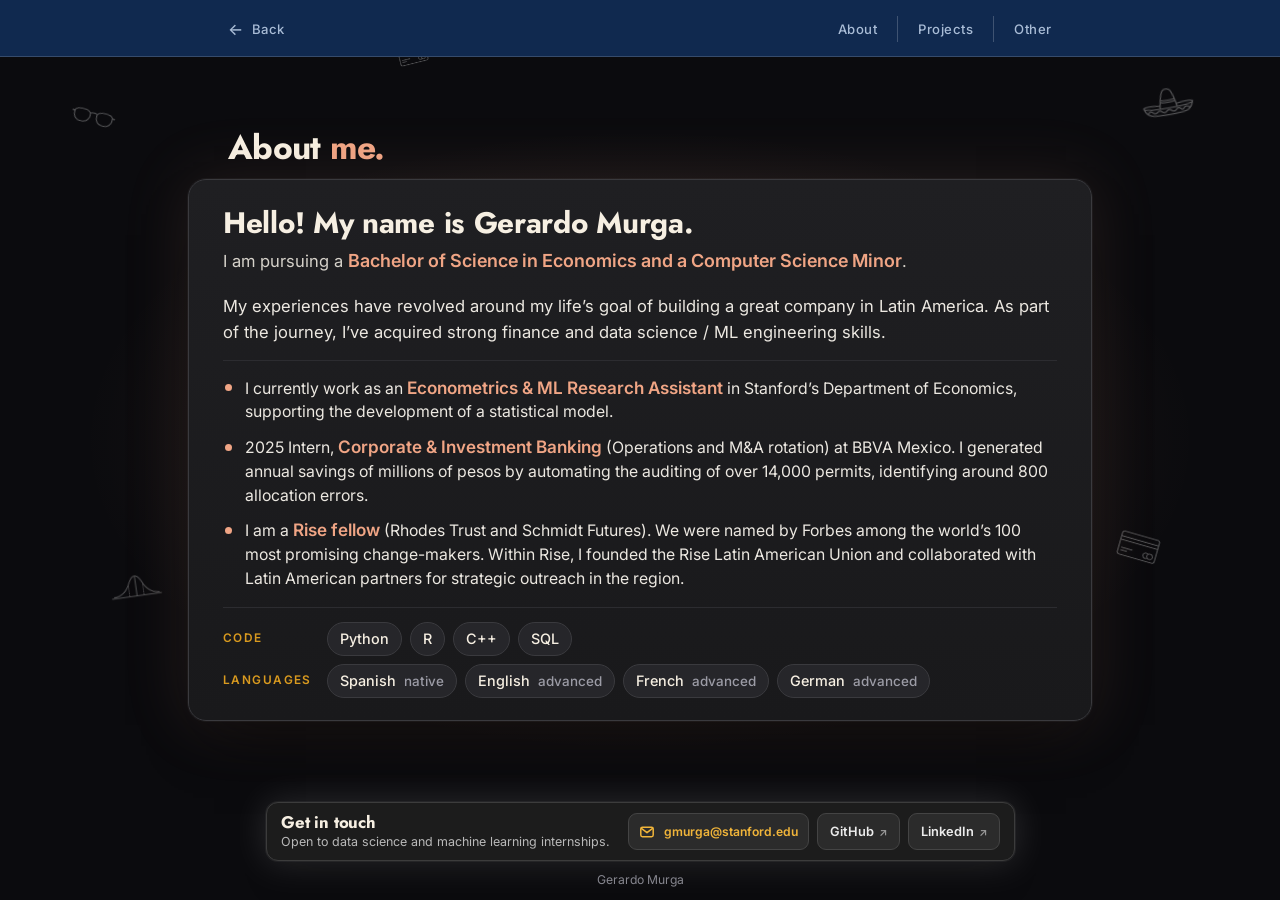
==== tabs/about.html @ 63b19af7 "edit layout" ====
<!DOCTYPE html>
<html lang="en">
<head>
<meta charset="utf-8">
<meta name="viewport" content="width=device-width, initial-scale=1">
<title>About — Gerardo Murga</title>
<meta name="description" content="Gerardo Murga: Economics and Computer Science at Stanford, econometrics and ML research assistant, former BBVA Mexico intern, and Rise fellow building toward a great company in Latin America.">
<link rel="preconnect" href="https://fonts.googleapis.com">
<link rel="preconnect" href="https://fonts.gstatic.com" crossorigin>
<link href="https://fonts.googleapis.com/css2?family=Source+Serif+4:opsz,wght@8..60,400;8..60,600&family=Inter:wght@400;500;600&family=Jost:wght@600;700&display=swap" rel="stylesheet">
<link rel="stylesheet" href="../style.css?v=33">
<script>document.documentElement.classList.add("has-js");</script>
</head>
<body class="doc-dark page-projects page-about">

<div class="works-deco" aria-hidden="true">
    <img src="../assets/glasses.png"     alt="" style="left:4%;  top:10%; width:84px;  transform:rotate(14deg)">
    <img src="../assets/mariachiHat.png" alt="" style="right:5%; top:8%;  width:96px;  transform:rotate(-10deg)">
    <img src="../assets/normal.png"      alt="" style="left:7%;  top:62%; width:92px;  transform:rotate(-8deg)">
    <img src="../assets/creditCard.png"  alt="" style="right:8%; top:58%; width:80px;  transform:rotate(16deg)">
    <img src="../assets/glasses.png"     alt="" style="left:22%; top:88%; width:60px;  transform:rotate(-18deg)">
    <img src="../assets/mariachiHat.png" alt="" style="right:24%;top:90%; width:66px;  transform:rotate(9deg)">
    <img src="../assets/creditCard.png"  alt="" style="left:30%; top:4%;  width:58px;  transform:rotate(-14deg)">
    <img src="../assets/normal.png"      alt="" style="right:30%;top:2%;  width:64px;  transform:rotate(11deg)">
  </div>


<!-- page = top (bar + heading) | cards | bottom (controls + contact); top and bottom get equal space,
     so the cards sit in the middle of the screen -->
<div class="page-top">
<div class="navbar">
  <div class="progress"><span id="progress-bar"></span></div>
  <div class="wrap">
    <nav class="nav-sub">
      <a class="back" href="../index.html#index"><span class="arrow">&larr;</span> Back</a>
      <span class="nav-links">
        <a href="about.html">About</a>
        <a href="projects.html">Projects</a>
        <a href="other.html">Other</a>
      </span>
    </nav>
  </div>
</div>


<!-- projects: a carousel of cards on a dark page, with the site's line doodles behind -->

  <div class="works-head wrap">
    <div>
      <h2 class="works-heading">About <em>me.</em></h2>
    </div>
  </div>
</div>

<section class="works page-mid">
  <div class="about-wrap wrap">
    <article class="about-card">
      <div class="about-intro">
        <div>
          <h3 class="about-hello">Hello! My name is Gerardo Murga.</h3>
          <p class="about-degree">I am pursuing a <strong>Bachelor of Science in Economics and a Computer Science Minor</strong>.</p>
        </div>
      </div>

      <p class="about-lede">My experiences have revolved around my life&rsquo;s goal of building a great company in Latin America. As part of the journey, I&rsquo;ve acquired strong finance and data science / ML engineering skills.</p>

      <ul class="about-list">
        <li>
          <span>I currently work as an <strong>Econometrics &amp; ML Research Assistant</strong> in Stanford&rsquo;s Department of Economics, supporting the development of a statistical model.</span></li>
        <li>
          <span>2025 Intern, <strong>Corporate &amp; Investment Banking</strong> (Operations and M&amp;A rotation) at BBVA Mexico. I generated annual savings of millions of pesos by automating the auditing of over 14,000 permits, identifying around 800 allocation errors.</span></li>
        <li>
          <span>I am a <strong>Rise fellow</strong> (Rhodes Trust and Schmidt Futures). We were named by Forbes among the world&rsquo;s 100 most promising change-makers. Within Rise, I founded the Rise Latin American Union and collaborated with Latin American partners for strategic outreach in the region.</span></li>
      </ul>

      <div class="about-chips">
        <div class="chip-row"><span class="chip-label">Code</span><span class="chip">Python</span><span class="chip">R</span><span class="chip">C++</span><span class="chip">SQL</span></div>
        <div class="chip-row"><span class="chip-label">Languages</span><span class="chip">Spanish <em>native</em></span><span class="chip">English <em>advanced</em></span><span class="chip">French <em>advanced</em></span><span class="chip">German <em>advanced</em></span></div>
      </div>
    </article>
  </div>
</section>

<div class="page-bottom">
<div class="wrap">
  <!-- same contact card as the home page -->
  <aside class="contact-card contact-card--inline" aria-labelledby="contact-card-title">
    <div class="contact-card-intro">
      <h2 id="contact-card-title" class="contact-card-title">Get in touch</h2>
      <p class="contact-card-text">Open to data science and machine learning internships.</p>
    </div>
    <div class="contact-card-actions">
      <a class="contact-card-email" href="mailto:gmurga@stanford.edu">
        <svg viewBox="0 0 16 16" aria-hidden="true"><rect x="1.8" y="3.3" width="12.4" height="9.4" rx="1.6"/><path d="m2.4 4.3 5.6 4.4 5.6-4.4"/></svg>
        <span>gmurga@stanford.edu</span>
      </a>
      <div class="contact-card-links">
        <a href="https://github.com/gmurgagg" target="_blank" rel="noopener">GitHub <span aria-hidden="true">&#8599;</span></a>
        <a href="https://www.linkedin.com/in/gerardomurga/" target="_blank" rel="noopener">LinkedIn <span aria-hidden="true">&#8599;</span></a>
      </div>
    </div>
  </aside>

  <footer>Gerardo Murga</footer>
</div>
</div>

<script src="../script.js?v=18"></script>

</body>
</html>
---- style.css ----
:root {
    --navy:      #10294f;
    --navy-mid:  #1d3f6e;
    --page:      #eef1f5;
    --paper:     #ffffff;
    --gold:      #d99a1f;
    --coral:     #c8404f;
    --ink:       #16202e;
    --ink-soft:  #4d5c72;
    --ink-mute:  #7d8ba0;
    --rule:      #dde3ec;
  }

  * { box-sizing: border-box; }

  html { scroll-behavior: smooth; }

  section[id] { scroll-margin-top: 84px; }

  body {
    margin: 0;
    background: var(--page);
    color: var(--ink);
    font-family: "Inter", system-ui, sans-serif;
    font-size: 15.5px;
    line-height: 1.68;
    -webkit-font-smoothing: antialiased;
  }

  .wrap { max-width: 880px; margin: 0 auto; padding: 0 28px; }

  /* ---------- sticky navigation ---------- */

  .navbar {
    position: sticky;
    top: 0;
    z-index: 60;
    background: var(--navy);
    border-bottom: 1px solid rgba(255, 255, 255, 0.16);
  }

  .progress {
    height: 2px;
    background: transparent;
  }

  .progress span {
    display: block;
    height: 100%;
    width: 0;
    background: var(--gold);
  }

  nav {
    display: flex;
    justify-content: flex-end;
    padding: 14px 0;
  }

  nav a {
    color: #a9bcd6;
    text-decoration: none;
    font-size: 0.82rem;
    font-weight: 500;
    letter-spacing: 0.04em;
    padding: 2px 20px;
    transition: color 0.15s ease;
  }

  nav a + a { border-left: 1px solid rgba(255, 255, 255, 0.2); }

  nav a:last-child { padding-right: 0; }

  nav a:hover,
  nav a:focus-visible { color: #fff; }

  nav a.active { color: var(--gold); }

  /* ---------- header ---------- */

  .band {
    background: var(--navy);
    padding: 60px 0 70px;
    position: relative;
  }

  .band-deco {
    position: absolute;
    inset: 0;
    overflow: hidden;
    pointer-events: none;
    z-index: 0;
  }

  .band-front {
    position: absolute;
    inset: 0;
    overflow: hidden;
    pointer-events: none;
    z-index: 3;
  }

  /* the line doodles step back once the background turns black, so they don't crowd the globe and window */
  .home .band-deco, .home .band-front { opacity: calc(1 - 0.7 * var(--glow, 0)); }

  /* soft blend from the black opening into the light page below */
  .showcase-fade { height: 26vh; background: linear-gradient(to bottom, var(--bg, #0b0b0e), var(--page)); }

  .band-front-inner {
    position: relative;
    height: 100%;
    max-width: 880px;
    margin: 0 auto;
    padding: 0 28px;
  }

  .band-front img {
    position: absolute;
    display: block;
    will-change: transform;
    user-select: none;
  }

  .deco-13 { width: 113px; left: 12%;  top: 56%; opacity: 0.46; }
  .deco-14 { width: 77px; left: 36%;  top: 16%; opacity: 0.42; }
  .deco-15 { width: 70px; right: 22%; top: 60%; opacity: 0.40; }
  .deco-16 { width: 60px; left: 20%;  top: 26%; opacity: 0.38; }

  .band-deco img {
    position: absolute;
    display: block;
    opacity: 0.55;
    will-change: transform;
    user-select: none;
  }

  .deco-1  { width: 103px; left:  2%;  top: 16%;  opacity: 0.58; }
  .deco-2  { width: 65px; left:  9%;  top: 42%;  opacity: 0.40; }
  .deco-3  { width: 82px; left:  3%;  top: 66%;  opacity: 0.52; }
  .deco-4  { width: 58px; left: 12%;  top: 80%;  opacity: 0.34; }
  .deco-5  { width: 86px; left:  6%;  top: 26%;  opacity: 0.46; }
  .deco-6  { width: 48px; left: 14%;  top: 58%;  opacity: 0.32; }

  .deco-7  { width: 108px; right: 4%;  top: 14%;  opacity: 0.58; }
  .deco-8  { width: 89px; right: 14%; top: 46%;  opacity: 0.46; }
  .deco-9  { width: 72px; right: 5%;  top: 72%;  opacity: 0.52; }
  .deco-10 { width: 62px; right: 22%; top: 22%;  opacity: 0.36; }
  .deco-11 { width: 53px; right: 27%; top: 62%;  opacity: 0.30; }
  .deco-12 { width: 50px; right: 17%; top: 80%;  opacity: 0.34; }

  /* peel the inner objects away as the window narrows so nothing lands on the text */
  @media (max-width: 1240px) {
    .deco-6, .deco-10, .deco-11 { display: none; }
    .deco-2 { left: 6%; }
    .deco-8 { right: 9%; }
    .deco-12 { right: 12%; }
  }

  @media (max-width: 1040px) {
    .deco-2, .deco-4, .deco-12 { display: none; }
    .deco-1 { width: 70px; left: 2%; }
    .deco-8 { width: 60px; right: 4%; top: 56%; }
  }

  .band-inner { display: flex; align-items: center; gap: 40px; position: relative; z-index: 4; }

  .portrait-holder {
    flex: 0 0 auto;
    background: var(--navy);
    border-radius: 50%;
    padding: 13px;
    line-height: 0;
    position: relative;
    z-index: 2;
    transform: translateY(94px);
  }

  .band-text { transform: translateY(47px); }

  .portrait {
    display: block;
    width: 200px;
    height: 200px;
    border-radius: 50%;
    object-fit: cover;
  }

  .band h1 {
    font-family: "Source Serif 4", Georgia, serif;
    font-weight: 600;
    font-size: clamp(2.3rem, 6.2vw, 3.25rem);
    color: #fff;
    letter-spacing: -0.02em;
    line-height: 1.1;
    margin: 0 0 12px;
  }

  .role {
    font-size: 1.02rem;
    color: #b3c5dd;
    margin: 0 0 16px;
    padding-bottom: 16px;
    border-bottom: 1px solid rgba(255, 255, 255, 0.14);
  }

  .statement { font-size: 0.96rem; color: #97ade0; margin: 0; max-width: 46ch; }

  .statement em { color: var(--gold); font-style: normal; font-weight: 600; }

  /* ---------- panels ---------- */

  .panel {
    background: var(--paper);
    border: 1px solid var(--rule);
    border-radius: 10px;
    padding: 34px 40px 38px;
    margin-top: 22px;
    position: relative;
    overflow: hidden;
  }

  .panel::before {
    content: "";
    position: absolute;
    left: 0;
    top: 0;
    bottom: 0;
    width: 5px;
  }

  .panel-about::before    { background: var(--gold); }
  .panel-projects::before { background: var(--navy-mid); }

  .panel-about { padding-top: 84px; }

  .eyebrow {
    font-size: 0.68rem;
    letter-spacing: 0.16em;
    text-transform: uppercase;
    font-weight: 600;
    color: var(--coral);
    margin: 0 0 6px;
  }

  h2 {
    font-family: "Source Serif 4", Georgia, serif;
    font-size: 1.32rem;
    font-weight: 600;
    color: var(--navy);
    margin: 0 0 22px;
  }

  .facts { list-style: none; padding: 0; margin: 0; }

  .facts li {
    position: relative;
    padding-left: 26px;
    margin-bottom: 20px;
    color: var(--ink-soft);
  }

  .facts li:last-child { margin-bottom: 0; }

  .facts li::before {
    content: "";
    position: absolute;
    left: 0;
    top: 12px;
    width: 13px;
    height: 3px;
    border-radius: 2px;
    background: var(--gold);
  }

  .facts strong { color: var(--ink); font-weight: 600; }

  /* ---------- projects ---------- */

  .projects {
    display: grid;
    grid-template-columns: repeat(auto-fit, minmax(205px, 1fr));
    gap: 16px;
  }

  .project {
    display: block;
    text-decoration: none;
    color: inherit;
    background: #fbfcfe;
    border: 1px solid var(--rule);
    border-radius: 10px;
    padding: 22px 20px;
    min-height: 198px;
    transition: transform 0.16s ease, border-color 0.16s ease, box-shadow 0.16s ease;
  }

  .project:hover,
  .project:focus-visible {
    transform: translateY(-3px);
    border-color: var(--navy-mid);
    box-shadow: 0 12px 24px -16px rgba(16, 41, 79, 0.5);
  }

  .tag {
    display: inline-block;
    font-size: 0.66rem;
    letter-spacing: 0.12em;
    text-transform: uppercase;
    font-weight: 600;
    color: var(--navy);
    background: #e8eef7;
    border-radius: 999px;
    padding: 4px 11px;
    margin-bottom: 13px;
  }

  .project h3 {
    font-family: "Source Serif 4", Georgia, serif;
    font-size: 1.05rem;
    font-weight: 600;
    color: var(--navy);
    margin: 0 0 9px;
    line-height: 1.35;
  }

  .project p { margin: 0; font-size: 0.88rem; color: var(--ink-soft); line-height: 1.55; }

  /* ---------- elsewhere ---------- */

  .elsewhere { margin-top: 40px; padding: 0 4px; }

  .elsewhere .eyebrow { color: var(--ink-mute); }

  .elsewhere h2 { font-size: 1.1rem; color: var(--ink-soft); margin-bottom: 16px; }

  .more { display: grid; grid-template-columns: repeat(auto-fit, minmax(175px, 1fr)); gap: 12px; }

  .more a {
    display: flex;
    align-items: baseline;
    justify-content: space-between;
    text-decoration: none;
    border: 1px solid #c9d3e0;
    border-radius: 999px;
    padding: 11px 20px;
    font-size: 0.9rem;
    font-weight: 500;
    color: var(--navy-mid);
    transition: background 0.15s ease, border-color 0.15s ease;
  }

  .more a:hover,
  .more a:focus-visible { background: #e3eaf4; border-color: var(--navy-mid); }

  .more span { color: var(--coral); font-weight: 700; }

  /* ---------- contact ---------- */

  .contact {
    background: var(--navy);
    border-radius: 10px;
    padding: 30px 36px;
    margin-top: 40px;
    display: flex;
    flex-wrap: wrap;
    align-items: center;
    justify-content: space-between;
    gap: 18px;
  }

  .contact h2 { color: #fff; margin: 0 0 3px; font-size: 1.2rem; }
  .contact p { margin: 0; font-size: 0.9rem; color: #a9bcd6; }

  .contact-links { display: flex; flex-wrap: wrap; gap: 10px; }

  .contact-links a {
    text-decoration: none;
    font-size: 0.87rem;
    font-weight: 600;
    color: var(--navy);
    background: #fff;
    border-radius: 999px;
    padding: 10px 20px;
    transition: background 0.15s ease;
  }

  .contact-links a:hover,
  .contact-links a:focus-visible { background: var(--gold); }

  footer {
    text-align: center;
    font-size: 0.76rem;
    color: var(--ink-mute);
    padding: 30px 0 44px;
  }

  a:focus-visible { outline: 2px solid var(--coral); outline-offset: 3px; }

  /* ---------- scroll reveals ---------- */

  .has-js .reveal {
    opacity: 0;
    transform: translateY(22px);
    transition: opacity 0.7s cubic-bezier(0.22, 1, 0.36, 1),
                transform 0.7s cubic-bezier(0.22, 1, 0.36, 1);
  }

  .has-js .reveal.visible { opacity: 1; transform: none; }

  @media (max-width: 640px) {
    .band { padding: 34px 0 40px; }
    nav { justify-content: flex-start; flex-wrap: wrap; }
    nav a { padding: 2px 14px; }
    nav a:first-child { padding-left: 0; }
    .band-inner { flex-direction: column; align-items: flex-start; gap: 20px; }
    .portrait-holder { transform: none; padding: 9px; }
    .band-text { transform: none; }
    .portrait { width: 132px; height: 132px; }
    .panel { padding: 28px 24px 30px; }
    .panel-about { padding-top: 30px; }
    .contact { flex-direction: column; align-items: flex-start; }

    /* keep a few objects, all clear of the portrait and the text below it.
       these selectors need img in them to outrank the hide rule above */
    .band-deco img { display: none; }
    .band-front { display: none; }
    .band-deco img.deco-7 { display: block; width: 65px; right:  4%; top:  6%; opacity: 0.5; }
    .band-deco img.deco-9 { display: block; width: 46px; right: 26%; top:  3%; opacity: 0.38; }
    .band-deco img.deco-1 { display: block; width: 55px; left: auto; right:  9%; top: 26%; opacity: 0.44; }
    .band-deco img.deco-5 { display: block; width: 43px; left: auto; right: 28%; top: 32%; opacity: 0.32; }
  }

  @media (prefers-reduced-motion: reduce) {
    html { scroll-behavior: auto; }
    * { transition: none !important; }
    .project:hover { transform: none; }
    .has-js .reveal { opacity: 1; transform: none; }
  }

  /* ---------- interior pages ---------- */

  .band-sub { padding: 46px 0 52px; }

  .back {
    display: inline-flex;
    align-items: center;
    gap: 8px;
    color: #a9bcd6;
    text-decoration: none;
    font-size: 0.82rem;
    font-weight: 500;
    letter-spacing: 0.04em;
    padding: 2px 20px 2px 0;
    transition: color 0.15s ease;
  }

  .back:hover, .back:focus-visible { color: #fff; }

  .back .arrow { font-size: 1rem; line-height: 1; }

  nav.nav-sub { justify-content: space-between; }

  .nav-sub .nav-links { display: flex; }

  .page-title {
    font-family: "Source Serif 4", Georgia, serif;
    font-weight: 600;
    font-size: clamp(2rem, 5.4vw, 2.85rem);
    color: #fff;
    letter-spacing: -0.02em;
    line-height: 1.12;
    margin: 0 0 12px;
    position: relative;
    z-index: 4;
  }

  .page-kicker {
    font-size: 0.68rem;
    letter-spacing: 0.16em;
    text-transform: uppercase;
    font-weight: 600;
    color: var(--gold);
    margin: 0 0 14px;
    position: relative;
    z-index: 4;
  }

  .page-lede {
    font-size: 1rem;
    color: #b3c5dd;
    margin: 0;
    max-width: 58ch;
    position: relative;
    z-index: 4;
  }

  .panel-page { padding: 38px 40px 42px; }
  .panel-page::before { background: var(--navy-mid); }

  .panel-page p { color: var(--ink-soft); }

  .panel-page p:first-of-type { margin-top: 0; }

  /* ---------- long-form write-ups (project pages): built for skimming ---------- */
  .writeup { max-width: 100%; }
  .writeup h2 { margin-bottom: 18px; }
  .writeup h3 {
    margin: 30px 0 8px; font: 600 1.08rem/1.3 "Source Serif 4", Georgia, serif; color: var(--navy);
  }
  .writeup p, .writeup li { font-size: 1.02rem; line-height: 1.72; color: #111; max-width: 68ch; }
  .writeup p { margin: 0 0 14px; }
  .writeup strong { color: #000; font-weight: 700; }
  .writeup a { color: var(--navy-mid); font-weight: 600; text-underline-offset: 3px; }
  .writeup a:hover { color: var(--coral); }

  /* three headline numbers at the top */
  .stat-row { display: grid; grid-template-columns: repeat(3, 1fr); gap: 12px; margin: 4px 0 24px; }
  .stat { background: #f4f7fb; border: 1px solid var(--rule); border-radius: 10px; padding: 14px 16px; }
  .stat-num { display: block; font: 700 1.7rem/1.1 "Source Serif 4", Georgia, serif; color: var(--navy); }
  .stat-label { display: block; margin-top: 4px; font-size: 0.8rem; line-height: 1.35; color: #333; }

  .result-list { margin: 0 0 14px; padding-left: 1.2em; }
  .result-list li { margin: 4px 0; }

  /* results table */
  .result-table { width: 100%; max-width: 560px; border-collapse: collapse; margin: 6px 0 18px; font-size: 0.98rem; }
  .result-table caption { caption-side: bottom; text-align: left; padding-top: 8px; font-size: 0.8rem; color: #444; }
  .result-table th { text-align: left; font-size: 0.72rem; letter-spacing: 0.08em; text-transform: uppercase; color: var(--ink-mute); font-weight: 600; padding: 0 12px 8px 0; border-bottom: 1px solid var(--rule); }
  .result-table td { padding: 10px 12px 10px 0; border-bottom: 1px solid var(--rule); color: #111; }
  .result-table td:last-child, .result-table th:last-child { text-align: right; padding-right: 0; white-space: nowrap; font-variant-numeric: tabular-nums; }

  .takeaway { background: #f4f7fb; border-left: 3px solid var(--navy-mid); border-radius: 0 8px 8px 0; padding: 12px 16px; }

  /* ---------- dark document pages (e.g. the NFL write-up): reads like the home page, no cards ---------- */
  body.doc-dark { background: #0b0b0e; }
  body.doc-dark footer { color: #8a8a93; }
  .doc { margin: 56px 0 48px; color: #ece8e1; }
  .doc .eyebrow { color: var(--gold); margin-bottom: 8px; }
  .doc h2 {
    margin: 0 0 22px; font: 700 2rem/1.15 "Jost", "Futura", system-ui, sans-serif;
    letter-spacing: -0.015em; color: #f6efe2;
  }
  .doc h3 {
    margin: 36px 0 10px; font: 600 1.28rem/1.3 "Jost", "Futura", system-ui, sans-serif; color: #f6efe2;
  }
  .doc p, .doc li { font-size: 1.08rem; line-height: 1.8; color: #ece8e1; max-width: none; }
  .doc p { margin: 0 0 16px; }
  .doc strong { color: #f0a585; font-weight: 600; }
  .doc a { color: #f0a585; font-weight: 600; text-decoration: underline; text-decoration-color: rgba(240, 165, 133, 0.5); text-underline-offset: 3px; }
  .doc a:hover { color: #ffc4aa; text-decoration-color: currentColor; }
  .doc-divider { border: 0; border-top: 1px solid #26262c; margin: 52px 0 46px; }

  /* the write-up inside one card with a soft light around it, like the About page */
  .doc.doc-card {
    position: relative; box-sizing: border-box; padding: 40px 44px 36px; border-radius: 18px;
    background: linear-gradient(180deg, #1f1f22, #19191b); border: 1px solid #3a3a3e;
    box-shadow: 0 0 0 1px rgba(255, 255, 255, 0.04), 0 0 64px 6px rgba(240, 165, 133, 0.1), 0 30px 60px -26px rgba(0, 0, 0, 0.85);
  }
  .doc.doc-card::before {                                  /* soft warm light behind the card */
    content: ""; position: absolute; inset: -60px -8%; z-index: -1; pointer-events: none;
    background: radial-gradient(closest-side, rgba(240, 165, 133, 0.12), transparent);
  }
  .doc.doc-card .doc-divider { border-top-color: #2c2c30; margin: 40px 0 36px; }
  @media (max-width: 640px) { .doc.doc-card { padding: 26px 20px 24px; } }
  .doc .eyebrow + h3 { margin-top: 4px; }                    /* section label sits right on its first heading */

  /* the home page's contact card, placed in the page flow (project pages) instead of pinned to a corner */
  .contact-card.contact-card--inline {
    position: static; transform: none; width: 100%; max-width: 620px; margin: 8px auto 34px;   /* centred */
    --glow: 1;
  }

  /* headline numbers: plain, no boxes */
  .doc .stat-row { gap: 28px; margin: 6px 0 30px; }
  .doc .stat { background: none; border: 0; border-left: 2px solid #33333a; border-radius: 0; padding: 2px 0 2px 16px; }
  .doc .stat-num { font: 700 2.2rem/1.05 "Jost", "Futura", system-ui, sans-serif; color: #f0a585; }
  .doc .stat-label { color: #b9b4aa; font-size: 0.86rem; margin-top: 6px; }

  /* results table on dark */
  .doc .result-table { max-width: 620px; font-size: 1.02rem; margin-left: auto; margin-right: auto; }   /* centred */
  .doc .result-table th { color: #9c9ca6; border-bottom-color: #2c2c33; }
  .doc .result-table td { color: #ece8e1; border-bottom-color: #2c2c33; }
  .doc .result-table caption { color: #8a8a93; }
  .doc .takeaway { background: none; border-left: 3px solid #f0a585; border-radius: 0; padding: 4px 0 4px 18px; margin-top: 8px; }

  @media (max-width: 640px) {
    .doc { margin-top: 36px; }
    .doc h2 { font-size: 1.6rem; }
    .doc p, .doc li { font-size: 1rem; }
  }

  /* ---------- Projects page: card carousel on a dark page ---------- */
  .works { position: relative; padding: 64px 0 36px; overflow: hidden; }
  .works-deco { position: absolute; inset: 0; pointer-events: none; z-index: 0; overflow: hidden; }   /* doodles never widen the page */
  .works-deco img { position: absolute; height: auto; opacity: 0.3; }
  .works-head {
    position: relative; z-index: 1; display: flex; justify-content: space-between; align-items: flex-end;
    gap: 16px; margin-bottom: 30px;
  }
  .works-head .eyebrow { color: var(--gold); margin-bottom: 8px; }
  .works-heading { margin: 0; font: 700 2.6rem/1.05 "Jost", "Futura", system-ui, sans-serif; letter-spacing: -0.02em; color: #f6efe2; }
  .works-heading em { font-style: normal; color: #f0a585; }
  .works-count { margin: 0 0 6px; color: #9c9ca6; font-size: 0.86rem; white-space: nowrap; }
  .works-num { color: #f6efe2; font-weight: 600; }

  .works-stage { position: relative; z-index: 1; display: grid; justify-items: center; padding: 12px 0 18px; outline: none; }
  .works-stage::before {                                   /* warm spotlight behind the centre card */
    content: ""; position: absolute; left: 50%; top: 50%; width: 760px; height: 560px; max-width: 120vw;
    transform: translate(-50%, -50%); pointer-events: none;
    background: radial-gradient(closest-side, rgba(240, 165, 133, 0.16), rgba(240, 165, 133, 0.05) 55%, transparent);
  }
  .works-stage:focus-visible .work.is-center { outline: 2px solid #f0a585; outline-offset: 4px; }

  .work {
    grid-area: 1 / 1; position: relative; width: min(420px, 78vw); box-sizing: border-box;
    background: #1c1c1c; border: 1px solid #3a3a3e; border-radius: 18px; overflow: hidden; color: #ececec;
    transform-origin: 50% 60%; cursor: pointer;
    transition: transform 0.6s cubic-bezier(0.2, 0.8, 0.2, 1), opacity 0.45s ease, filter 0.45s ease, box-shadow 0.35s ease;
  }
  .work.is-center {
    z-index: 3; cursor: default; transform: none;
    box-shadow: 0 0 0 1px rgba(255, 255, 255, 0.05), 0 0 64px 6px rgba(240, 165, 133, 0.14), 0 30px 60px -26px rgba(0, 0, 0, 0.85);
  }
  .work.is-center:hover {
    transform: translateY(-6px);
    box-shadow: 0 0 0 1px rgba(240, 165, 133, 0.35), 0 0 80px 10px rgba(240, 165, 133, 0.2), 0 36px 70px -26px rgba(0, 0, 0, 0.9);
  }
  .work.is-left, .work.is-right { z-index: 2; opacity: 0.55; filter: saturate(0.7) brightness(0.8); }
  .work.is-left  { transform: translateX(-74%) scale(0.84) rotate(-6deg); }
  .work.is-right { transform: translateX(74%)  scale(0.84) rotate(6deg); }
  /* hovering a side card: it straightens, lifts and shows its name */
  .work.is-left:hover  { transform: translateX(-72%) translateY(-12px) scale(0.86) rotate(0deg); opacity: 0.92; filter: none; }
  .work.is-right:hover { transform: translateX(72%)  translateY(-12px) scale(0.86) rotate(0deg); opacity: 0.92; filter: none; }
  .work:not(.is-center) a { pointer-events: none; }        /* a side card's click brings it to the centre */

  .work-photo {
    position: relative; aspect-ratio: 16 / 10; overflow: hidden; display: grid; place-items: center;
    background: linear-gradient(160deg, #26262a, #19191c); border-bottom: 1px solid #2c2c30;
  }
  .work-photo img { position: absolute; inset: 0; width: 100%; height: 100%; object-fit: cover; transition: transform 0.6s ease; }
  .work.is-center:hover .work-photo img { transform: scale(1.04); }
  .work-photo-empty {
    position: absolute; inset: 14px; display: flex; flex-direction: column; align-items: center; justify-content: center; gap: 8px;
    border: 1.5px dashed rgba(255, 255, 255, 0.18); border-radius: 12px; color: #8a8a93; font-size: 0.82rem;
  }
  .work-photo-empty svg { width: 30px; height: 30px; fill: none; stroke: currentColor; stroke-width: 1.5; stroke-linecap: round; stroke-linejoin: round; }

  .work-body { padding: 20px 22px 22px; }
  .work-tag { margin: 0 0 8px; color: var(--gold); font-size: 0.7rem; font-weight: 600; letter-spacing: 0.12em; text-transform: uppercase; }
  .work-title { margin: 0 0 4px; font: 700 1.85rem/1.1 "Jost", "Futura", system-ui, sans-serif; color: #f6efe2; }
  .work-meta { margin: 0 0 12px; color: #f0a585; font-size: 0.88rem; font-weight: 500; }
  .work-desc { margin: 0 0 18px; color: #d6d2ca; font-size: 0.95rem; line-height: 1.6; }
  .work-cta {
    display: inline-flex; align-items: center; gap: 8px; padding: 9px 16px; border-radius: 999px; text-decoration: none;
    background: linear-gradient(180deg, #f1b53a, var(--gold)); color: #17130a; font-weight: 600; font-size: 0.9rem;
    box-shadow: 0 0 22px rgba(241, 181, 58, 0.25); transition: transform 0.2s ease, box-shadow 0.2s ease;
  }
  .work-cta:hover, .work-cta:focus-visible { transform: translateY(-2px); box-shadow: 0 0 30px rgba(241, 181, 58, 0.45); }
  .work-label {
    position: absolute; left: 50%; bottom: 18px; transform: translateX(-50%) translateY(6px);
    padding: 5px 13px; border-radius: 999px; background: #f6efe2; color: #111; font-size: 0.8rem; font-weight: 600; white-space: nowrap;
    opacity: 0; pointer-events: none; transition: opacity 0.3s ease, transform 0.3s ease;
  }
  .work:not(.is-center):hover .work-label { opacity: 1; transform: translateX(-50%) translateY(0); }

  .works-nav { position: relative; z-index: 1; display: flex; align-items: center; justify-content: center; gap: 18px; margin-top: 26px; }
  .works-arrow {
    width: 44px; height: 44px; border-radius: 50%; border: 1px solid #3c3c3c; background: #1c1c1c; color: #f6efe2;
    font-size: 1.1rem; cursor: pointer; transition: border-color 0.2s ease, transform 0.2s ease, background 0.2s ease;
  }
  .works-arrow:hover, .works-arrow:focus-visible { border-color: #f0a585; background: #242426; transform: translateY(-2px); outline: none; }
  .works-dots { display: flex; gap: 8px; }
  .works-dot { width: 8px; height: 8px; padding: 0; border: 0; border-radius: 999px; background: #4a4a50; cursor: pointer; transition: width 0.3s ease, background 0.3s ease; }
  .works-dot.is-on { width: 26px; background: #f0a585; }

  @media (max-width: 720px) {
    .works { padding-top: 40px; }
    .works-head { flex-direction: column; align-items: flex-start; }
    .works-heading { font-size: 2rem; }
    .work { width: 82vw; }
    .work.is-left  { transform: translateX(-90%) scale(0.8) rotate(-5deg); }
    .work.is-right { transform: translateX(90%)  scale(0.8) rotate(5deg); }
    .works-deco img { opacity: 0.2; }
  }
  @media (prefers-reduced-motion: reduce) { .work, .work-photo img, .works-dot { transition: none; } }

  /* ---------- Other page: same look as Projects, but a static row of cards ---------- */
  .works-grid {
    position: relative; z-index: 1; max-width: 1040px;
    display: grid; grid-template-columns: repeat(3, minmax(0, 1fr)); gap: 24px; padding-top: 14px; padding-bottom: 10px;
  }
  .works-grid::before {                                    /* soft light behind the row */
    content: ""; position: absolute; inset: -40px -10% -20px; pointer-events: none; z-index: -1;
    background: radial-gradient(closest-side, rgba(240, 165, 133, 0.13), transparent);
  }
  .work.work-static {
    grid-area: auto; width: auto; cursor: default; transform: none;
    filter: brightness(0.9); transform-origin: 50% 50%;
    box-shadow: 0 0 0 1px rgba(255, 255, 255, 0.04), 0 0 40px 2px rgba(240, 165, 133, 0.07), 0 24px 50px -26px rgba(0, 0, 0, 0.85);
    transition: transform 0.3s cubic-bezier(0.2, 0.8, 0.2, 1), filter 0.3s ease, box-shadow 0.3s ease, border-color 0.3s ease;
  }
  .work.work-static:hover, .work.work-static:focus-within {
    transform: scale(1.04); filter: brightness(1.1); z-index: 2; border-color: rgba(240, 165, 133, 0.45);
    box-shadow: 0 0 0 1px rgba(240, 165, 133, 0.3), 0 0 60px 6px rgba(240, 165, 133, 0.18), 0 30px 60px -26px rgba(0, 0, 0, 0.9);
  }
  .work.work-static a { pointer-events: auto; }
  .page-other .work.work-static { width: auto; }             /* fill the grid column (the Projects card width does not apply) */
  .work.work-static:hover .work-photo img { transform: scale(1.04); }
  @media (max-width: 720px) {
    .works-grid { grid-template-columns: 1fr; gap: 18px; }
    .page-other .work-photo { height: 140px; }
  }
  @media (prefers-reduced-motion: reduce) { .work.work-static { transition: filter 0.3s ease; } .work.work-static:hover { transform: none; } }

  /* ---------- About page: one static card in the middle, text only ---------- */
  .about-wrap { position: relative; max-width: 960px; }
  .about-wrap::before {                                    /* soft warm light behind the card */
    content: ""; position: absolute; inset: -50px -8% -30px; z-index: -1; pointer-events: none;
    background: radial-gradient(closest-side, rgba(240, 165, 133, 0.14), transparent);
  }
  .about-card {
    box-sizing: border-box; padding: 34px 40px 30px; border-radius: 18px;
    background: linear-gradient(180deg, #1f1f22, #19191b); border: 1px solid #3a3a3e; color: #ececec;
    box-shadow: 0 0 0 1px rgba(255, 255, 255, 0.04), 0 0 64px 6px rgba(240, 165, 133, 0.1), 0 30px 60px -26px rgba(0, 0, 0, 0.85);
  }
  .about-card strong { color: #f0a585; font-weight: 600; font-size: calc(1em + 1pt); }   /* the four key highlights, one point larger */
  .about-intro { margin-bottom: 18px; }
  .about-hello { margin: 0 0 6px; font: 700 2.1rem/1.15 "Jost", "Futura", system-ui, sans-serif; color: #f6efe2; letter-spacing: -0.01em; }
  .about-degree { margin: 0; font-size: 1.12rem; color: #d6d2ca; }
  .about-lede { margin: 0 0 18px; padding-bottom: 18px; border-bottom: 1px solid #2c2c30; font-size: 1.14rem; line-height: 1.65; color: #ece8e1; }
  .about-list { list-style: none; margin: 0 0 20px; padding: 0; display: grid; gap: 14px; }
  .about-list li { position: relative; padding-left: 22px; font-size: 1.06rem; line-height: 1.6; color: #ece8e1; }
  .about-list li::before {                                 /* a small orange dot instead of icons */
    content: ""; position: absolute; left: 2px; top: 0.62em; width: 7px; height: 7px; border-radius: 50%; background: #f0a585;
  }
  .about-chips { display: grid; gap: 10px; padding-top: 18px; border-top: 1px solid #2c2c30; }
  .chip-row { display: flex; flex-wrap: wrap; align-items: center; gap: 8px; }
  .chip-label { width: 96px; color: var(--gold); font-size: 0.74rem; font-weight: 600; letter-spacing: 0.12em; text-transform: uppercase; }
  .chip {
    padding: 6px 14px; border-radius: 999px; background: #26262a; border: 1px solid #3a3a3e;
    color: #f6efe2; font-size: 0.95rem; font-weight: 500;
  }
  .chip em { font-style: normal; color: #9c9ca6; font-size: 0.84rem; margin-left: 4px; }

  @media (max-height: 920px) and (min-width: 721px) {   /* most laptops: slightly tighter so it stays on one screen */
    .about-card { padding: 26px 34px 22px; }
    .about-hello { font-size: 1.85rem; }
    .about-degree { font-size: 1.04rem; }
    .about-lede { font-size: 1.04rem; line-height: 1.55; margin-bottom: 14px; padding-bottom: 14px; }
    .about-list { gap: 10px; margin-bottom: 16px; }
    .about-list li { font-size: 0.99rem; line-height: 1.5; }
    .about-chips { padding-top: 14px; gap: 8px; }
    .chip { padding: 4px 12px; font-size: 0.9rem; }
  }
  @media (max-height: 780px) and (min-width: 721px) {   /* short laptops (1366x768, 1280x720) */
    .about-card { padding: 20px 30px 18px; }
    .about-intro { margin-bottom: 12px; }
    .about-hello { font-size: 1.6rem; }
    .about-degree { font-size: 0.98rem; }
    .about-lede { font-size: 0.98rem; margin-bottom: 11px; padding-bottom: 11px; }
    .about-list { gap: 7px; margin-bottom: 11px; }
    .about-list li { font-size: 0.94rem; line-height: 1.45; }
    .about-chips { padding-top: 11px; gap: 6px; }
    .chip { padding: 3px 11px; font-size: 0.86rem; }
  }
  @media (max-width: 720px) {
    .about-card { padding: 24px 20px; }
    .about-hello { font-size: 1.6rem; }
    .about-lede { font-size: 1.04rem; }
    .about-list li { font-size: 1rem; }
    .chip-label { width: 100%; }
  }

  /* ---------- Projects + Other pages: cards centred on the screen ----------
     The page is a 3-row grid: top (bar + heading) | cards | bottom (controls + contact). The top and bottom
     rows share the leftover height equally, so the cards sit in the middle of the screen. */
  body.page-projects {
    display: grid; grid-template-rows: 1fr auto 1fr; min-height: 100vh;
    position: relative; overflow-x: hidden;
  }
  .page-projects .works-deco { z-index: 0; }
  .page-projects .page-top, .page-projects .page-mid, .page-projects .page-bottom { position: relative; z-index: 1; }
  .page-projects .page-top { display: flex; flex-direction: column; justify-content: space-between; }
  .page-projects .page-top .works-head { width: 100%; box-sizing: border-box; padding-top: 18px; margin-bottom: 14px; }
  .page-projects .works { padding: 0; overflow: visible; overflow-x: clip; }   /* glows and side cards never widen the page */
  .page-projects .works-stage { padding: 0; }
  .page-projects .page-bottom { display: flex; flex-direction: column; justify-content: space-between; }
  .page-projects .page-bottom > .wrap { margin-top: auto; }    /* contact card + footer always at the bottom of the screen */
  .page-projects .works-nav { margin-top: 14px; }
  .page-projects .works-heading { font-size: 2.1rem; }

  .page-projects .work { width: min(360px, 80vw); }
  .page-projects .work-photo { aspect-ratio: auto; height: clamp(76px, calc(100vh - 575px), 210px); }   /* photo shrinks on short screens */
  .page-projects .work-body { padding: 16px 18px 18px; }
  .page-projects .work-tag { margin-bottom: 6px; }
  .page-projects .work-title { font-size: 1.5rem; }
  .page-projects .work-meta { margin-bottom: 8px; font-size: 0.82rem; }
  .page-projects .work-desc {
    font-size: 0.88rem; line-height: 1.5; margin-bottom: 14px;
    display: -webkit-box; -webkit-line-clamp: 3; -webkit-box-orient: vertical; overflow: hidden;
  }
  .page-projects .work-cta { padding: 8px 14px; font-size: 0.86rem; }

  /* compact contact card in one row, so the bottom stays short and the cards can stay large */
  .page-projects .contact-card--inline {
    max-width: 760px; margin: 12px auto 0; grid-template-columns: auto 1fr; gap: 10px 18px; padding: 10px 14px;
  }
  .page-projects .contact-card--inline .contact-card-title { font-size: 1.05rem; margin: 0; }
  .page-projects .contact-card--inline .contact-card-text { font-size: 0.78rem; }
  .page-projects .contact-card--inline .contact-card-actions { flex-direction: row; gap: 8px; }
  .page-projects .contact-card--inline .contact-card-email { flex: 1 1 auto; padding: 7px 10px; }
  .page-projects .contact-card--inline .contact-card-email span { white-space: nowrap; flex: none; }   /* email on one line */
  .page-projects .contact-card--inline .contact-card-links { flex: none; display: flex; gap: 8px; }
  .page-projects .contact-card--inline .contact-card-links a { padding: 7px 12px; }
  .page-projects footer { padding: 8px 0 10px; }

  @media (max-height: 760px) {
    .page-projects .page-top .works-head { padding-top: 12px; margin-bottom: 10px; }
    .page-projects .works-heading { font-size: 1.8rem; }
  }
  @media (max-width: 720px) {
    .page-projects .contact-card--inline { grid-template-columns: 1fr; }
    .page-projects .contact-card--inline .contact-card-actions { flex-wrap: wrap; }
    .page-projects .contact-card--inline .contact-card-email { flex: 1 1 100%; justify-content: center; }   /* email gets its own row */
    .page-projects .contact-card--inline .contact-card-links { flex: 1 1 100%; display: grid; grid-template-columns: 1fr 1fr; }
  }

  /* placeholders still to fill in: easy to spot so they don't go live by accident */
  .todo { background: #fff1c2; color: #7a5200; border-radius: 4px; padding: 0 4px; font-weight: 600; }

  @media (max-width: 640px) {
    .stat-row { grid-template-columns: 1fr; }
    .writeup p, .writeup li { font-size: 0.98rem; }
  }

  @media (max-width: 640px) {
    .band-sub { padding: 30px 0 36px; }
    .panel-page { padding: 28px 24px 32px; }
    nav.nav-sub { gap: 12px; }
  }

  /* ---------- home: scroll-driven opening ---------- */

  .home .navbar { position: fixed; left: 0; right: 0; background: var(--bg, #10294f); border-bottom-color: var(--c-rule, rgba(255,255,255,0.16)); }
  .home nav a { color: var(--c-link, #a9bcd6); }
  .home nav a:hover, .home nav a:focus-visible { color: var(--c-hover, #fff); }
  .home nav a.active { color: var(--gold); }
  .home nav a + a { border-left-color: var(--c-rule, rgba(255,255,255,0.2)); }
  .home .panel-about { padding-top: 34px; }

  /* the page now ends at the index view: one screen plus exactly the first scroll (0.9 / 1.1 of a screen) */
  .showcase { position: relative; height: calc(100vh + 90vh / 1.1); }

  .pin { position: sticky; top: 0; height: 100vh; overflow: hidden; background: var(--bg, #10294f); }

  /* the opening is an anchor at top center; each piece is placed by script.js */
  .opening { position: absolute; left: 50%; top: 0; width: 0; height: 0; z-index: 2; }

  .opening > * {
    position: absolute; left: 0; top: 0;
    width: max-content; margin: 0; white-space: nowrap;
    transform-origin: 0 0; will-change: transform;
  }

  .opening > .portrait-holder {
    background: var(--bg, #10294f); transform: none;
    /* --glow runs 0 -> 1 with the first scroll, so the halos only show on black */
    box-shadow:
      0 0 0 1px rgba(255, 255, 255, calc(0.14 * var(--glow, 0))),
      0 0 34px 2px rgba(255, 255, 255, calc(0.2 * var(--glow, 0)));
  }

  .opening h1 {
    font-family: "Jost", "Futura", system-ui, sans-serif; font-weight: 700;
    font-size: 3.4rem; letter-spacing: -0.025em; line-height: 1.05;
    color: var(--c-name, #fff);
    text-shadow: 0 0 22px rgba(255, 255, 255, calc(0.3 * var(--glow, 0)));
  }

  .opening .role {
    font-family: "Source Serif 4", Georgia, serif; font-size: 1.25rem; color: var(--c-role, #b3c5dd); border: 0; padding: 0;
    text-shadow: 0 0 14px rgba(255, 255, 255, calc(0.12 * var(--glow, 0)));
  }

  .opening .email { display: block; font-size: 1rem; font-weight: 500; color: var(--gold); text-decoration: none; }
  .opening .email:hover, .opening .email:focus-visible { text-decoration: underline; }

  .grey-square {
    position: absolute; z-index: 4; right: 0.5vw; top: max(30vh, 230px);
    width: 30vw; height: 40vh; border-radius: 24px;
    background: #b9c0cb; box-shadow: 0 24px 40px -24px rgba(16, 41, 79, 0.45);
    will-change: transform;
  }

  /* ---------- tiny Claude Code input (types "pls fix." on a loop) ---------- */
  .cc-mini {
    width: 100%; box-sizing: border-box; display: flex; align-items: center; gap: 10px;
    padding: 9px 10px 9px 13px; border-radius: 12px;
    background: #1c1c1c; border: 1px solid #3c3c3c; color: #ececec;
    font: 400 0.9rem/1.2 "Inter", system-ui, sans-serif;
    box-shadow: 0 0 30px 1px rgba(255, 255, 255, calc(0.08 * var(--glow, 0)));
  }
  .cc-mini svg { width: 16px; height: 16px; flex: none; fill: none; stroke: currentColor; stroke-width: 1.5; stroke-linecap: round; stroke-linejoin: round; }
  .cc-mini > svg { color: #9b9b9b; }
  .cc-mini-field { flex: 1; min-width: 0; display: flex; align-items: center; white-space: nowrap; overflow: hidden; }
  .cc-mini-ph { color: #6f6f6f; overflow: hidden; text-overflow: ellipsis; }
  .cc-mini-caret { width: 1px; height: 1.05em; background: #ececec; margin-left: 1px; opacity: 0; }
  .cc-mini.is-typing .cc-mini-ph { display: none; }
  .cc-mini.is-typing .cc-mini-caret { opacity: 1; animation: cc-blink 1s steps(1) infinite; }
  .cc-mini-send {
    width: 26px; height: 26px; flex: none; border-radius: 50%; display: grid; place-items: center;
    background: #333; color: #8a8a8a; transition: background-color 0.2s ease, color 0.2s ease;
  }
  .cc-mini.has-text .cc-mini-send { background: #d97757; color: #1c1c1c; }
  /* after "sending": the field shows Claude thinking (cycling spark + shimmering text) */
  .cc-mini-think { display: none; align-items: center; gap: 7px; }
  .cc-mini-spark { color: #d97757; width: 1em; text-align: center; }
  .cc-mini-think-text {
    background: linear-gradient(90deg, #8a8a8a 0%, #8a8a8a 40%, #ececec 50%, #8a8a8a 60%, #8a8a8a 100%);
    background-size: 250% 100%; -webkit-background-clip: text; background-clip: text; color: transparent;
    animation: cc-shimmer 1.6s linear infinite;
  }
  .cc-mini.is-thinking .cc-mini-think { display: flex; }
  .cc-mini.is-thinking .cc-mini-ph, .cc-mini.is-thinking .cc-mini-typed, .cc-mini.is-thinking .cc-mini-caret { display: none; }

  /* ---------- small Claude Code window above the section buttons ---------- */
  .cc.cc-small {
    height: clamp(96px, calc(100vh - 690px), 175px);    /* 110px on a 1280x800 screen, 175px at most */
    grid-template-rows: minmax(0, 1fr);                  /* the sidebar list clips instead of stretching the window */
    margin-bottom: 10px;                                 /* extra space so it reads apart from the buttons */
    grid-template-columns: 34% 1fr;
  }
  .cc-small .cc-side { padding: 0.6em 0.45em 0.5em; min-height: 0; overflow: hidden; }
  .cc-small .cc-main { min-height: 0; overflow: hidden; }
  .cc-small .cc-top { padding-bottom: 0.55em; }
  .cc-small .cc-menu .cc-row:not(.cc-new), .cc-small .cc-user { display: none; }   /* only "New" + the list */
  .cc-small .cc-projects { margin-top: 0.5em; }
  .cc-small .cc-main { padding: 0.7em 0.8em 0.65em; }
  .cc-small .cc-chat { justify-content: flex-end; padding: 0.2em 0.2em 0.6em; gap: 0.55em; overflow: hidden; }
  .cc-small .cc-input { padding: 0.5em 0.7em; }

  /* not enough height for window + buttons + resume above the contact card: the buttons win */
  @media (max-height: 739px) { .cc.cc-small { display: none; } }

  /* ---------- scroll hint on the intro ---------- */
  .scroll-hint {
    position: absolute; z-index: 3; left: 50%; top: 88vh; width: 30px; height: auto;   /* top is set by script.js */
    margin-left: -15px; pointer-events: none; opacity: 0.85;
    animation: hint-bob 1.8s ease-in-out infinite;
  }
  @keyframes hint-bob { 0%, 100% { transform: translateY(0); } 50% { transform: translateY(8px); } }
  @media (prefers-reduced-motion: reduce) { .scroll-hint { animation: none; } }

  /* ---------- three big section buttons ---------- */
  .quick-links { width: 100%; display: flex; flex-direction: column; gap: clamp(12px, 1.8vh, 16px); }
  .quick-link {
    position: relative; display: flex; align-items: center; gap: 16px;
    padding: clamp(11px, 1.7vh, 16px) 18px; border-radius: 14px; text-decoration: none;
    background: linear-gradient(180deg, #202022, #1a1a1c); border: 1px solid #3a3a3e; color: #ececec;
    box-shadow:
      0 0 0 1px rgba(255, 255, 255, calc(0.04 * var(--glow, 0))),
      0 0 32px 1px rgba(255, 255, 255, calc(0.09 * var(--glow, 0))),
      0 16px 34px -22px rgba(0, 0, 0, 0.7);
    transform: scale(1); transform-origin: 50% 50%;
    transition: transform 0.28s cubic-bezier(0.2, 0.8, 0.2, 1), border-color 0.25s ease, box-shadow 0.25s ease, background 0.25s ease;
    will-change: transform;
  }
  .quick-link:hover, .quick-link:focus-visible {
    transform: scale(1.035); z-index: 2;
    border-color: #f0a585; background: linear-gradient(180deg, #252427, #1d1c1e);
    box-shadow: 0 0 0 1px rgba(240, 165, 133, 0.35), 0 0 40px 2px rgba(240, 165, 133, 0.18), 0 20px 40px -22px rgba(0, 0, 0, 0.8);
  }
  .quick-link:focus-visible { outline: none; }
  .ql-icon {
    width: clamp(36px, 5vh, 44px); height: clamp(36px, 5vh, 44px); flex: none; border-radius: 11px;
    display: grid; place-items: center; background: rgba(240, 165, 133, 0.12); color: #f0a585;
    transition: background-color 0.25s ease;
  }
  .ql-icon svg { width: 55%; height: 55%; fill: none; stroke: currentColor; stroke-width: 1.7; stroke-linecap: round; stroke-linejoin: round; }
  .quick-link:hover .ql-icon { background: rgba(240, 165, 133, 0.22); }
  .ql-text { flex: 1; min-width: 0; display: flex; flex-direction: column; gap: 3px; }
  .ql-title { font: 700 clamp(1rem, 2.2vh, 1.2rem)/1.15 "Jost", "Futura", system-ui, sans-serif; color: #f6efe2; }
  .ql-sub { font: 400 0.84rem/1.3 "Inter", system-ui, sans-serif; color: #a6a39c; white-space: nowrap; overflow: hidden; text-overflow: ellipsis; }
  .ql-arrow { flex: none; font-size: 1.2rem; color: #8a8a8a; transition: transform 0.25s ease, color 0.25s ease; }
  .quick-link:hover .ql-arrow, .quick-link:focus-visible .ql-arrow { transform: translateX(4px); color: #f0a585; }

  /* ---------- app-window mockup (replaces the grey square's fill) ---------- */

  /* holds the window and the resume button so they slide in together */
  .cc-wrap {
    top: var(--cc-top, max(30vh, 230px));
    width: min(38vw, 600px); height: auto; border-radius: 0;
    background: none; box-shadow: none;
    display: flex; flex-direction: column; align-items: center; gap: 16px;
  }

  .resume-btn {
    width: 86%; display: flex; align-items: center; justify-content: center; gap: 10px;
    padding: 13px 18px; border-radius: 999px;
    background: linear-gradient(180deg, #f1b53a, var(--gold));
    color: #17130a; font: 600 1.02rem/1 "Inter", system-ui, sans-serif; letter-spacing: 0.01em;
    text-decoration: none;
    box-shadow:
      0 0 0 1px rgba(255, 214, 130, 0.5) inset,
      0 0 26px rgba(241, 181, 58, calc(0.18 + 0.22 * var(--glow, 0))),
      0 10px 24px -12px rgba(0, 0, 0, 0.6);
    transition: transform 0.18s ease, box-shadow 0.18s ease, filter 0.18s ease;
  }
  .resume-btn svg { width: 18px; height: 18px; fill: none; stroke: currentColor; stroke-width: 1.6; stroke-linecap: round; stroke-linejoin: round; }
  .resume-btn .resume-arrow { width: 14px; height: 14px; transition: transform 0.18s ease; }
  .resume-btn:hover, .resume-btn:focus-visible {
    transform: translateY(-2px); filter: brightness(1.06);
    box-shadow:
      0 0 0 1px rgba(255, 224, 150, 0.7) inset,
      0 0 36px rgba(241, 181, 58, 0.5),
      0 14px 28px -12px rgba(0, 0, 0, 0.7);
  }
  .resume-btn:hover .resume-arrow, .resume-btn:focus-visible .resume-arrow { transform: translate(2px, -2px); }
  .resume-btn:focus-visible { outline: 2px solid #fff; outline-offset: 3px; }

  /* stickman hanging from the cursor: drawn on a canvas that never catches clicks */
  .ragdoll {
    position: absolute; inset: 0; width: 100%; height: 100%; z-index: 6;
    pointer-events: none; opacity: 0; transition: opacity 0.35s ease;
  }
  .ragdoll.is-on { opacity: 1; }
  /* only for a real mouse; phones and tablets skip it entirely */
  @media not ((hover: hover) and (pointer: fine)) { .ragdoll { display: none; } }

  .visually-hidden {
    position: absolute; width: 1px; height: 1px; padding: 0; margin: -1px;
    overflow: hidden; clip: rect(0 0 0 0); white-space: nowrap; border: 0;
  }

  .cc {
    --cc-side: #262626; --cc-main: #1c1c1c; --cc-line: #343434;
    --cc-text: #ececec; --cc-mute: #9b9b9b; --cc-faint: #6f6f6f;
    --cc-hover: rgba(255, 255, 255, 0.08); --cc-pill: #383838; --cc-accent: #d97757;
    width: 100%; height: var(--cc-h, min(52vh, 460px)); border-radius: 14px;
    display: grid; grid-template-columns: 36% 1fr; overflow: hidden;
    background: var(--cc-main); border: 1px solid #3c3c3c;
    box-shadow:
      0 0 0 1px rgba(255, 255, 255, calc(0.05 * var(--glow, 0))),
      0 0 40px 2px rgba(255, 255, 255, calc(0.13 * var(--glow, 0))),
      0 30px 60px -28px rgba(0, 0, 0, 0.6);
    container-type: size;
    font-family: "Inter", system-ui, sans-serif; color: var(--cc-text);
    -webkit-font-smoothing: antialiased;
  }
  .cc svg { width: 1.15em; height: 1.15em; flex: none; fill: none; stroke: currentColor; stroke-width: 1.4; stroke-linecap: round; stroke-linejoin: round; }
  .cc em { font-style: normal; color: var(--cc-mute); }

  .cc-side {
    display: flex; flex-direction: column; min-width: 0;
    background: var(--cc-side); border-right: 1px solid var(--cc-line);
    font-size: clamp(9px, 2.25cqw, 13.5px); padding: 0.75em 0.5em 0.6em;
  }
  .cc-top { display: flex; align-items: center; gap: 0.7em; color: var(--cc-mute); padding: 0 0.4em 0.9em; }
  .cc-top .cc-off { opacity: 0.4; }
  .cc-dots { display: flex; gap: 0.38em; margin-right: 0.4em; }
  .cc-dots i { width: 0.78em; height: 0.78em; border-radius: 50%; background: #ff5f57; }
  .cc-dots i:nth-child(2) { background: #febc2e; }
  .cc-dots i:nth-child(3) { background: #28c840; }

  .cc-row, .cc-item {
    display: flex; align-items: center; gap: 0.65em;
    padding: 0.42em 0.6em; border-radius: 0.55em; line-height: 1.25;
    white-space: nowrap; overflow: hidden; text-overflow: ellipsis;
  }
  .cc-row { color: var(--cc-text); }
  .cc-new { background: var(--cc-pill); }

  .cc-projects { margin-top: 0.9em; flex: 1; min-height: 0; overflow: hidden; }
  .cc-group { margin: 0.75em 0 0.15em; padding: 0 0.6em; font-size: 0.86em; color: var(--cc-mute); }
  .cc-group:first-child { margin-top: 0; }
  .cc-item { display: block; color: var(--cc-text); text-decoration: none; transition: background-color 0.15s ease; }
  .cc-item:hover { background: var(--cc-hover); }
  .cc-item:focus-visible { outline: 2px solid var(--cc-accent); outline-offset: -2px; background: var(--cc-hover); }

  .cc-user {
    display: flex; align-items: center; gap: 0.55em; padding: 0.7em 0.6em 0;
    margin-top: 0.4em; border-top: 1px solid var(--cc-line);
  }
  .cc-user svg { margin-left: auto; color: var(--cc-mute); }
  .cc-user em { font-size: 0.86em; }
  .cc-avatar {
    width: 1.5em; height: 1.5em; border-radius: 50%; display: grid; place-items: center;
    background: #3d3d3d; font-size: 0.78em;
  }

  .cc-main {
    display: flex; flex-direction: column; min-width: 0;
    font-size: clamp(9px, 2.25cqw, 13.5px); padding: 0.85em 0.9em 0.75em;
  }
  .cc-title { color: var(--cc-mute); padding-left: 0.2em; }

  .cc-chat {
    flex: 1; min-height: 0; display: flex; flex-direction: column; gap: 0.8em; padding: 0.9em 0.2em 0.7em;
    overflow-y: auto; scrollbar-width: thin; scrollbar-color: #444 transparent;
  }
  .cc-msg {
    align-self: flex-end; max-width: 88%; background: var(--cc-pill); padding: 0.5em 0.85em; border-radius: 0.9em;
    opacity: 0; transform: translateY(0.6em); transition: opacity 0.3s ease, transform 0.3s ease;
  }
  .cc-think {
    display: flex; align-items: center; gap: 0.5em; color: var(--cc-mute);
    opacity: 0; transition: opacity 0.3s ease;
  }
  .cc-spark { color: var(--cc-accent); width: 1em; text-align: center; font-size: 1.1em; }
  .cc-think-text {
    background: linear-gradient(90deg, var(--cc-mute) 0%, var(--cc-mute) 40%, #e9e9e9 50%, var(--cc-mute) 60%, var(--cc-mute) 100%);
    background-size: 250% 100%; -webkit-background-clip: text; background-clip: text; color: transparent;
    animation: cc-shimmer 1.6s linear infinite;
  }
  @keyframes cc-shimmer { from { background-position: 100% 0; } to { background-position: -150% 0; } }

  .cc.is-sent .cc-msg { opacity: 1; transform: none; }
  .cc.is-thinking .cc-think { opacity: 1; }
  .cc.is-answered .cc-think { display: none; }

  /* the reply: shown by default, held back only while the script plays the intro */
  .cc-reply { line-height: 1.45; color: var(--cc-text); }
  .cc-reply p { margin: 0 0 0.55em; }
  .cc-reply ul { margin: 0; padding: 0; list-style: none; }
  .cc-reply > ul > li { margin: 0.3em 0; }
  .cc-reply ul ul { margin: 0.15em 0 0 0.2em; }
  .cc-reply ul ul li { position: relative; padding-left: 0.95em; margin: 0.12em 0; }
  .cc-reply ul ul li::before { content: ""; position: absolute; left: 0.2em; top: 0.68em; width: 0.3em; height: 0.3em; border-radius: 50%; background: var(--cc-mute); }
  .cc-reply b { font-weight: 600; }
  .cc-reply a {
    color: #f0a585; text-decoration: underline; text-decoration-color: rgba(240, 165, 133, 0.45);
    text-underline-offset: 0.18em; border-radius: 0.25em; transition: color 0.15s ease, background-color 0.15s ease;
  }
  .cc-reply a:hover { color: #ffc4aa; text-decoration-color: currentColor; background: rgba(240, 165, 133, 0.1); }
  .cc-reply a:focus-visible { outline: 2px solid var(--cc-accent); outline-offset: 2px; }

  .has-js .cc:not(.is-answered):not(.is-still) .cc-reply { display: none; }
  .cc.is-answered .cc-reply-line { animation: cc-in 0.35s ease both; }
  .cc.is-instant .cc-msg { transition: none; }
  .cc.is-instant .cc-reply-line { animation: none; }
  @keyframes cc-in { from { opacity: 0; transform: translateY(0.4em); } to { opacity: 1; transform: none; } }

  .cc-input {
    display: flex; align-items: center; gap: 0.6em;
    background: #2b2b2b; border: 1px solid #3d3d3d; border-radius: 0.8em; padding: 0.65em 0.75em;
  }
  .cc-input svg { color: var(--cc-mute); }
  .cc-field { position: relative; display: flex; align-items: center; min-width: 0; white-space: nowrap; overflow: hidden; }
  .cc-ph { color: var(--cc-faint); overflow: hidden; text-overflow: ellipsis; }
  .cc-caret { width: 1px; height: 1.1em; background: var(--cc-text); margin-left: 1px; opacity: 0; }
  .cc.is-typing .cc-ph { display: none; }
  .cc.is-typing .cc-field { justify-content: flex-end; }   /* long prompts show their newest letters */
  .cc.is-typing .cc-caret { opacity: 1; animation: cc-blink 1s steps(1) infinite; }
  @keyframes cc-blink { 50% { opacity: 0; } }

  .cc-meta { display: flex; gap: 1em; padding: 0.6em 0.3em 0; color: var(--cc-mute); font-size: 0.9em; white-space: nowrap; overflow: hidden; }
  .cc-model { margin-left: auto; color: var(--cc-text); }

  /* a still frame for visitors who prefer less motion */
  .cc.is-still .cc-msg { opacity: 1; transform: none; }
  .cc.is-still .cc-think { display: none; }

  /* index-view layout. Right column: app window, resume button, contact card (stacked).
     The globe fills the space to the left of that column, centred in it. */
  .pin {
    /* app window + resume button, centred as one group in the middle of the screen. The window
       height is capped so the group never starts above 200px, where the name and tagline end. */
    /* the right column (mini input, three buttons, resume) is centred vertically as one group, using its
       real height measured by script.js (--wrap-h); it never starts above 196px, where the name ends */
    --cc-top: max(196px, calc((100vh - var(--wrap-h, 420px)) / 2));
    --cc-w: min(38vw, 600px);
    /* globe: fills the space left of the window, kept below the portrait (which ends at 231px) */
    --g-top: 240px;
    --g-space: calc(100vw - 0.5vw - var(--cc-w));
    --g-size: min(calc(var(--g-space) * 0.86), calc(100vh - var(--g-top) - 20px), 760px);
  }

  .map {
    position: absolute; z-index: 5;
    left: calc((var(--g-space) - var(--g-size)) / 2);                      /* centred left to right */
    top: calc(var(--g-top) + (100vh - var(--g-top) - 16px - var(--g-size)) / 2);
    display: block; width: var(--g-size); aspect-ratio: 1; height: auto;
    background: transparent; --poster-color: transparent; outline: none;
    opacity: 0; will-change: transform, opacity;
    /* follows the globe's round outline, not the square element */
    filter: drop-shadow(0 0 18px rgba(255, 255, 255, calc(0.32 * var(--glow, 0))));
  }

  /* ---------- location pins on the globe ---------- */
  .map { --min-hotspot-opacity: 0; }        /* pins on the far side of the globe disappear */
  /* the link is a zero-size point at the location; the pin image stands on it with its tip there */
  .globe-pin { position: relative; display: block; width: 0; height: 0; text-decoration: none; }
  .globe-pin:not([data-visible]) { pointer-events: none; }
  .globe-pin img {
    position: absolute; left: -11px; bottom: 0; width: 22px; height: auto; display: block;
    transform-origin: 50% 100%;            /* grows upward from the tip, so it keeps pointing at the same spot */
    transition: transform 0.2s ease;
    filter: drop-shadow(0 2px 3px rgba(0, 0, 0, 0.55));
    cursor: pointer;
  }
  .globe-pin:hover img, .globe-pin:focus-visible img { transform: scale(1.7); }
  .globe-pin:focus-visible { outline: none; }
  .globe-pin:focus-visible img { outline: 2px solid #fff; outline-offset: 2px; border-radius: 50%; }
  .globe-pin-label {
    position: absolute; left: 0; bottom: 34px; transform: translateX(-50%);
    white-space: nowrap; pointer-events: none;
    padding: 3px 8px; border-radius: 6px; background: rgba(20, 20, 22, 0.92); border: 1px solid #3c3c3c;
    color: #f6efe2; font: 600 0.72rem/1.3 "Inter", system-ui, sans-serif;
    opacity: 0; transition: opacity 0.2s ease, bottom 0.2s ease;
  }
  .globe-pin:hover .globe-pin-label, .globe-pin:focus-visible .globe-pin-label { opacity: 1; bottom: 46px; }
  /* clicked: a short hop during the half-second before the page opens */
  .globe-pin.is-going img { animation: pin-hop 0.5s ease; }
  @keyframes pin-hop {
    0% { transform: scale(1.7); } 35% { transform: scale(1.7) translateY(-6px); }
    70% { transform: scale(1.85); } 100% { transform: scale(1.7); }
  }

  /* Get in touch: same dark surface as the app window, with large, high-contrast text */
  .contact-card {
    /* its own block at the bottom right: same width as the resume button and centred under it */
    position: absolute; z-index: 4; bottom: 3vh;
    width: calc(var(--cc-w) * 0.86); right: calc(0.5vw + var(--cc-w) * 0.07);
    transform: translate3d(60vw, 0, 0); will-change: transform;
    box-sizing: border-box;
    display: grid; grid-template-columns: 1fr 1.05fr; gap: 10px 14px; align-items: center;
    padding: 11px 13px; border-radius: 12px;
    background: #1c1c1c; border: 1px solid #3c3c3c; color: #ececec;
    box-shadow:
      0 0 0 1px rgba(255, 255, 255, calc(0.05 * var(--glow, 0))),
      0 0 34px 2px rgba(255, 255, 255, calc(0.12 * var(--glow, 0))),
      0 24px 50px -26px rgba(0, 0, 0, 0.6);
    font-family: "Inter", system-ui, sans-serif;
  }
  .contact-card-actions { display: flex; flex-direction: column; gap: 6px; min-width: 0; }
  .contact-card-title {
    margin: 0 0 4px; padding: 0; border: 0;
    font: 700 1.12rem/1.15 "Jost", "Futura", system-ui, sans-serif; letter-spacing: -0.01em; color: #f6efe2;
  }
  .contact-card-title::after { content: none; }
  .contact-card-text { margin: 0; font-size: 0.8rem; line-height: 1.4; color: #b9b9b9; }
  .contact-card-email {
    display: flex; align-items: center; gap: 9px;
    padding: 7px 10px; border-radius: 9px;
    background: #2b2b2b; border: 1px solid #444;
    color: #f1b53a; font-weight: 600; font-size: clamp(0.74rem, 0.95vw, 0.86rem); text-decoration: none;
    transition: background-color 0.15s ease, border-color 0.15s ease, color 0.15s ease;
  }
  .contact-card-email span { min-width: 0; overflow-wrap: normal; }   /* wraps only after the @ */
  .contact-card-email svg { width: 16px; height: 16px; flex: none; fill: none; stroke: currentColor; stroke-width: 1.5; stroke-linecap: round; stroke-linejoin: round; }
  .contact-card-email:hover { background: #333; border-color: #f1b53a; color: #ffc65a; }
  .contact-card-email:focus-visible { outline: 2px solid #f1b53a; outline-offset: 3px; }
  .contact-card-links { display: grid; grid-template-columns: 1fr 1fr; gap: 6px; }
  .contact-card-links a {
    display: flex; align-items: center; justify-content: center; gap: 5px;
    padding: 6px 8px; border-radius: 9px; background: #2b2b2b; border: 1px solid #444;
    color: #ececec; font-weight: 600; font-size: 0.8rem; text-decoration: none;
    transition: background-color 0.15s ease, border-color 0.15s ease, color 0.15s ease;
  }
  .contact-card-links a span { color: #9b9b9b; font-size: 0.85em; transition: color 0.15s ease; }
  .contact-card-links a:hover { background: #333; border-color: #8a8a8a; color: #fff; }
  .contact-card-links a:hover span { color: #fff; }
  .contact-card-links a:focus-visible { outline: 2px solid #f1b53a; outline-offset: 3px; }

  @media (max-width: 720px) {
    .opening h1 { font-size: 2.6rem; }
    /* phones: globe centred under the header, then the window + resume, then the contact card at the bottom.
       --wrap-h and --card-h are measured by script.js so the globe takes exactly the room that is left. */
    .pin {
      --ph-top: 178px;
      --ph-g: max(110px, min(80vw, calc(100vh - var(--ph-top) - 2vh - var(--card-h, 84px) - var(--wrap-h, 260px) - 34px)));
    }
    .map { left: calc(50vw - var(--ph-g) / 2); top: var(--ph-top); width: var(--ph-g); }
    .contact-card {
      bottom: 2vh; left: 0; right: 0; margin-inline: auto; width: min(86vw, 420px);
      grid-template-columns: 1fr; gap: 5px; padding: 7px 10px;
    }
    .contact-card .contact-card-title { font-size: 0.98rem; margin: 0; }
    .contact-card .contact-card-text { display: none; }          /* keep it short on a small screen */
    .contact-card .contact-card-actions { flex-direction: row; gap: 6px; }
    .contact-card .contact-card-email { flex: 1 1 auto; min-width: 0; font-size: 0.74rem; padding: 5px 8px; }
    .contact-card .contact-card-links { flex: none; display: flex; gap: 6px; }
    .contact-card .contact-card-links a { padding: 5px 8px; font-size: 0.74rem; white-space: nowrap; }
    .contact-card .contact-card-email svg, .contact-card .contact-card-links a span { display: none; }   /* room for the email on one line */
    .contact-card .contact-card-email span { white-space: nowrap; overflow: hidden; text-overflow: ellipsis; }
    .contact-card.contact-card--inline { display: grid; grid-template-columns: 1fr; }
    .grey-square { width: 46vw; height: 24vh; top: auto; bottom: 5vh; right: 1vw; }
    /* phones: just the sidebar with the project links */
    .cc-wrap { width: min(86vw, 420px); height: auto; left: 0; right: 0; margin-inline: auto; bottom: calc(2vh + var(--card-h, 84px) + 12px); gap: 10px; }
    .cc.cc-small { display: none; }                           /* phones: the three buttons are the navigation */
    /* phones: compact section buttons (icon + title only) so the globe keeps its room */
    .cc-mini { padding: 6px 8px 6px 11px; font-size: 0.8rem; }
    .cc-mini-send { width: 22px; height: 22px; }
    .quick-links { gap: 8px; }
    .quick-link { padding: 8px 14px; gap: 12px; border-radius: 12px; }
    .ql-icon { width: 30px; height: 30px; border-radius: 9px; }
    .ql-title { font-size: 1rem; }
    .ql-sub { display: none; }
    .cc { height: auto; grid-template-columns: 1fr; border-radius: 12px; container-type: normal; }
    .resume-btn { width: 90%; padding: 10px 14px; font-size: 0.92rem; }
    .cc-main, .cc-menu, .cc-user { display: none; }
    .cc-side { font-size: 11.5px; border-right: 0; padding: 0.6em 0.4em 0.5em; }
    .cc-top { padding-bottom: 0.5em; }
    .cc-projects { margin-top: 0; }
    .cc-item { padding: 0.28em 0.6em; }
    .cc-group { margin-top: 0.45em; }
  }

  /* very narrow phones (320-340px): smaller card text so the email and both links share one row */
  @media (max-width: 340px) {
    .contact-card .contact-card-email, .contact-card .contact-card-links a { font-size: 0.66rem; padding: 5px 6px; }
  }


  /* short phones (iPhone SE, small Androids): compact the list and button so every piece fits */
  @media (max-width: 720px) and (max-height: 720px) {
    .pin { --ph-top: 168px; }
    .cc-side { font-size: 10.5px; padding: 0.45em 0.4em 0.4em; }
    .cc-top { padding-bottom: 0.3em; }
    .cc-item { padding: 0.16em 0.6em; }
    .cc-group { margin-top: 0.3em; }
    .cc-wrap { gap: 7px; }
    .quick-links { gap: 6px; }
    .quick-link { padding: 6px 12px; }
    .ql-icon { width: 26px; height: 26px; }
    .resume-btn { padding: 7px 14px; font-size: 0.86rem; }
  }

  /* very short phones (original iPhone SE, 568px tall): drop the window's title bar and tighten the list */
  @media (max-width: 720px) and (max-height: 600px) {
    .pin { --ph-top: 160px; --ph-g: max(90px, min(80vw, calc(100vh - var(--ph-top) - 2vh - var(--card-h, 84px) - var(--wrap-h, 260px) - 28px))); }
    .cc-top { display: none; }
    .cc-side { font-size: 10px; padding-top: 0.35em; }
    .cc-mini { display: none; }                               /* the decorative input goes first on the tiniest screens */
    .cc-item { padding: 0.1em 0.6em; }
  }
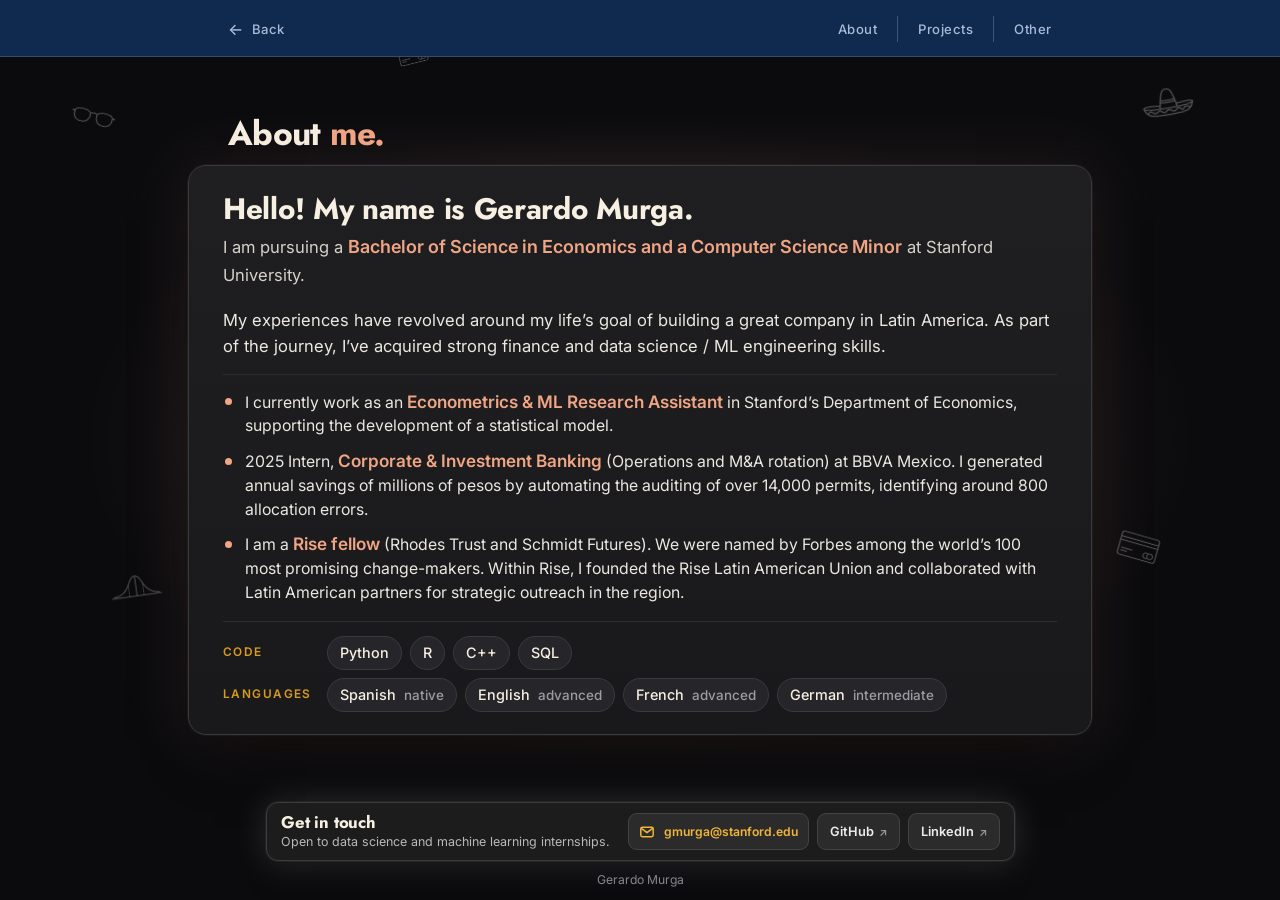
==== commit 665ba593: "center 3d earth" ====
--- a/tabs/about.html
+++ b/tabs/about.html
@@ -8,7 +8,7 @@
 <link rel="preconnect" href="https://fonts.googleapis.com">
 <link rel="preconnect" href="https://fonts.gstatic.com" crossorigin>
 <link href="https://fonts.googleapis.com/css2?family=Source+Serif+4:opsz,wght@8..60,400;8..60,600&family=Inter:wght@400;500;600&family=Jost:wght@600;700&display=swap" rel="stylesheet">
-<link rel="stylesheet" href="../style.css?v=33">
+<link rel="stylesheet" href="../style.css?v=40">
 <script>document.documentElement.classList.add("has-js");</script>
 </head>
 <body class="doc-dark page-projects page-about">
@@ -58,7 +58,7 @@
       <div class="about-intro">
         <div>
           <h3 class="about-hello">Hello! My name is Gerardo Murga.</h3>
-          <p class="about-degree">I am pursuing a <strong>Bachelor of Science in Economics and a Computer Science Minor</strong>.</p>
+          <p class="about-degree">I am pursuing a <strong>Bachelor of Science in Economics and a Computer Science Minor</strong> at Stanford University.</p>
         </div>
       </div>
 
@@ -75,7 +75,7 @@
 
       <div class="about-chips">
         <div class="chip-row"><span class="chip-label">Code</span><span class="chip">Python</span><span class="chip">R</span><span class="chip">C++</span><span class="chip">SQL</span></div>
-        <div class="chip-row"><span class="chip-label">Languages</span><span class="chip">Spanish <em>native</em></span><span class="chip">English <em>advanced</em></span><span class="chip">French <em>advanced</em></span><span class="chip">German <em>advanced</em></span></div>
+        <div class="chip-row"><span class="chip-label">Languages</span><span class="chip">Spanish <em>native</em></span><span class="chip">English <em>advanced</em></span><span class="chip">French <em>advanced</em></span><span class="chip">German <em>intermediate</em></span></div>
       </div>
     </article>
   </div>
@@ -105,7 +105,7 @@
 </div>
 </div>
 
-<script src="../script.js?v=18"></script>
+<script src="../script.js?v=20"></script>
 
 </body>
 </html>
--- a/style.css
+++ b/style.css
@@ -644,6 +644,7 @@
     position: absolute; inset: 14px; display: flex; flex-direction: column; align-items: center; justify-content: center; gap: 8px;
     border: 1.5px dashed rgba(255, 255, 255, 0.18); border-radius: 12px; color: #8a8a93; font-size: 0.82rem;
   }
+  .work-photo img + .work-photo-empty { display: none; }   /* placeholder only shows until a photo is added */
   .work-photo-empty svg { width: 30px; height: 30px; fill: none; stroke: currentColor; stroke-width: 1.5; stroke-linecap: round; stroke-linejoin: round; }
 
   .work-body { padding: 20px 22px 22px; }
@@ -849,8 +850,10 @@
   .home nav a + a { border-left-color: var(--c-rule, rgba(255,255,255,0.2)); }
   .home .panel-about { padding-top: 34px; }
 
-  /* the page now ends at the index view: one screen plus exactly the first scroll (0.9 / 1.1 of a screen) */
+  /* the intro takes one screen plus exactly the first scroll (0.9 / 1.1 of a screen); the About, Projects
+     and Other sections follow below it in normal scrolling */
   .showcase { position: relative; height: calc(100vh + 90vh / 1.1); }
+  @media (min-width: 721px) { .home .showcase { height: 100vh; } }   /* laptops: one screen, then About */
 
   .pin { position: sticky; top: 0; height: 100vh; overflow: hidden; background: var(--bg, #10294f); }
 
@@ -1021,7 +1024,7 @@
 
   /* stickman hanging from the cursor: drawn on a canvas that never catches clicks */
   .ragdoll {
-    position: absolute; inset: 0; width: 100%; height: 100%; z-index: 6;
+    position: fixed; inset: 0; width: 100%; height: 100%; z-index: 60;
     pointer-events: none; opacity: 0; transition: opacity 0.35s ease;
   }
   .ragdoll.is-on { opacity: 1; }
@@ -1173,7 +1176,7 @@
     /* globe: fills the space left of the window, kept below the portrait (which ends at 231px) */
     --g-top: 240px;
     --g-space: calc(100vw - 0.5vw - var(--cc-w));
-    --g-size: min(calc(var(--g-space) * 0.86), calc(100vh - var(--g-top) - 20px), 760px);
+    --g-size: min(calc(var(--g-space) * 0.66), calc(100vh - var(--g-top) - 60px), 560px);   /* a smaller globe */
   }
 
   .map {
@@ -1269,7 +1272,7 @@
        --wrap-h and --card-h are measured by script.js so the globe takes exactly the room that is left. */
     .pin {
       --ph-top: 178px;
-      --ph-g: max(110px, min(80vw, calc(100vh - var(--ph-top) - 2vh - var(--card-h, 84px) - var(--wrap-h, 260px) - 34px)));
+      --ph-g: max(110px, min(64vw, calc(100vh - var(--ph-top) - 2vh - var(--card-h, 84px) - var(--wrap-h, 260px) - 34px)));
     }
     .map { left: calc(50vw - var(--ph-g) / 2); top: var(--ph-top); width: var(--ph-g); }
     .contact-card {
@@ -1329,9 +1332,87 @@
 
   /* very short phones (original iPhone SE, 568px tall): drop the window's title bar and tighten the list */
   @media (max-width: 720px) and (max-height: 600px) {
-    .pin { --ph-top: 160px; --ph-g: max(90px, min(80vw, calc(100vh - var(--ph-top) - 2vh - var(--card-h, 84px) - var(--wrap-h, 260px) - 28px))); }
+    .pin { --ph-top: 160px; --ph-g: max(90px, min(64vw, calc(100vh - var(--ph-top) - 2vh - var(--card-h, 84px) - var(--wrap-h, 260px) - 28px))); }
     .cc-top { display: none; }
     .cc-side { font-size: 10px; padding-top: 0.35em; }
     .cc-mini { display: none; }                               /* the decorative input goes first on the tiniest screens */
     .cc-item { padding: 0.1em 0.6em; }
   }
+
+  /* ---------- home page: About, Projects and Other below the globe view, then the contact card ---------- */
+  /* the page colour comes from script.js (--bg: blue on the intro, near black after), so the fixed doodle
+     layer can sit behind everything; the intro and the sections themselves are see-through */
+  body.home { background: var(--bg, #10294f); }
+  .home .page-deco { position: fixed; inset: 0; z-index: 0; opacity: calc(1 - 0.62 * var(--glow, 0)); }
+  .home .showcase, .home-sec, .home-end { position: relative; z-index: 1; }
+  .home .pin { background: transparent; }
+  .home-sec { padding: 84px 0 40px; overflow: visible; overflow-x: clip; }   /* glows never widen the page */
+  .home-sec + .home-sec { padding-top: 56px; }
+  .home-sec .works-head, .home-sec .about-wrap, .home-sec .works-stage, .home-sec .works-grid, .home-sec .works-nav { position: relative; z-index: 1; }
+  .home-sec .works-head { margin-bottom: 22px; }
+  .home-sec .works-heading { font-size: 2.3rem; }
+  .home-sec .about-wrap { margin-top: 0; }
+  .works-grid .work.work-static { width: auto; }             /* fill the grid column */
+  .home-end { padding-top: 40px; }
+
+  /* About: the card is the main thing, the globe a smaller extra on its right */
+  .home-sec .contact-row, .home-sec#about .works-head { max-width: 1180px; }
+  .home-sec .about-wrap {
+    max-width: 1180px; display: grid; grid-template-columns: minmax(0, 1fr) clamp(240px, 27vw, 360px);
+    gap: clamp(20px, 3vw, 44px); align-items: center;
+  }
+  .about-globe { position: relative; display: flex; justify-content: center; }
+  /* side by side: the globe's box reaches from the card's right edge to the screen's right edge,
+     and the globe sits in the middle of that space */
+  @media (min-width: 961px) {
+    .about-globe {
+      margin-left: calc(-1 * clamp(20px, 3vw, 44px));                                   /* back over the gap */
+        margin-right: calc((min(1180px, 100vw) - 100vw) / 2 - 28px);                      /* out to the screen edge */
+    }
+  }
+  .about-globe .map {
+    position: relative; left: auto; top: auto; width: clamp(240px, 27vw, 360px); flex: none; z-index: 2;
+    transition: opacity 0.9s ease;
+  }
+  .home .pin .cc-wrap { display: none; }                   /* laptops: no column on the intro */
+  .pin-contact { display: none; }
+  @media (max-width: 960px) and (min-width: 721px) {       /* narrow laptops: globe under the card */
+    .home-sec .about-wrap { grid-template-columns: 1fr; }
+    .about-globe { width: min(320px, 60vw); margin: 0 auto; }
+    .about-globe .map { width: 100%; }
+  }
+  /* contact buttons: one row at the top right of the About section */
+  .contact-row { position: relative; z-index: 1; display: flex; flex-wrap: wrap; justify-content: flex-end; gap: 8px; margin-bottom: 18px; }
+  .contact-btn {
+    display: inline-flex; align-items: center; justify-content: center; gap: 6px;
+    padding: 8px 14px; border-radius: 10px; background: #2b2b2b; border: 1px solid #444;
+    color: #ececec; font-weight: 600; font-size: 0.86rem; line-height: 1.2; text-decoration: none; white-space: nowrap;
+    transition: background-color 0.15s ease, border-color 0.15s ease, color 0.15s ease;
+  }
+  .contact-btn span[aria-hidden] { color: #9b9b9b; font-size: 0.85em; }
+  .contact-btn:hover { background: #333; border-color: #8a8a8a; color: #fff; }
+  .contact-btn:focus-visible { outline: 2px solid #f1b53a; outline-offset: 3px; }
+  .contact-btn--email { color: #f1b53a; }
+  .contact-btn--email svg { width: 16px; height: 16px; flex: none; fill: none; stroke: currentColor; stroke-width: 1.5; stroke-linecap: round; stroke-linejoin: round; }
+  .contact-btn--email:hover { border-color: #f1b53a; color: #ffc65a; }
+  .contact-btn--resume { background: linear-gradient(180deg, #f1b53a, var(--gold)); border-color: transparent; color: #17130a; }
+  .contact-btn--resume span[aria-hidden] { color: inherit; }
+  .contact-btn--resume:hover { background: linear-gradient(180deg, #ffc65a, #f1b53a); border-color: transparent; color: #17130a; }
+  .home-end footer { color: #8a8a93; border-top-color: #2c2c30; }
+  @media (max-width: 720px) {
+    .home .pin .cc-wrap { display: flex; }                 /* phones: section buttons + contact under the globe */
+    .pin-contact { display: grid; width: 100%; margin: 0; }
+    .home-sec .contact-row:not(.pin-contact) { display: none; }   /* already on the screen after the intro */
+    .about-globe { display: none; }                        /* the globe lives on the screen after the intro */
+    .home-sec .about-wrap { display: block; }
+    .home .page-deco img { display: none; }
+    .home .page-deco img.deco-7, .home .page-deco img.deco-9, .home .page-deco img.deco-1, .home .page-deco img.deco-5,
+    .home .page-deco img.deco-ph { display: block; }
+    .home .page-deco img.deco-ph { width: 52px !important; }
+    .home-sec { padding: 64px 0 28px; }
+    .home-sec .works-heading { font-size: 1.9rem; }
+    .contact-row { display: grid; grid-template-columns: 1fr 1fr 1fr; justify-content: stretch; }
+    .contact-btn--email { grid-column: 1 / -1; }           /* phones: email on its own row, then the three buttons */
+    .contact-btn:not(.contact-btn--email) { padding: 8px 4px; font-size: 0.8rem; }
+    .contact-btn:not(.contact-btn--email) span[aria-hidden] { display: none; }
+  }
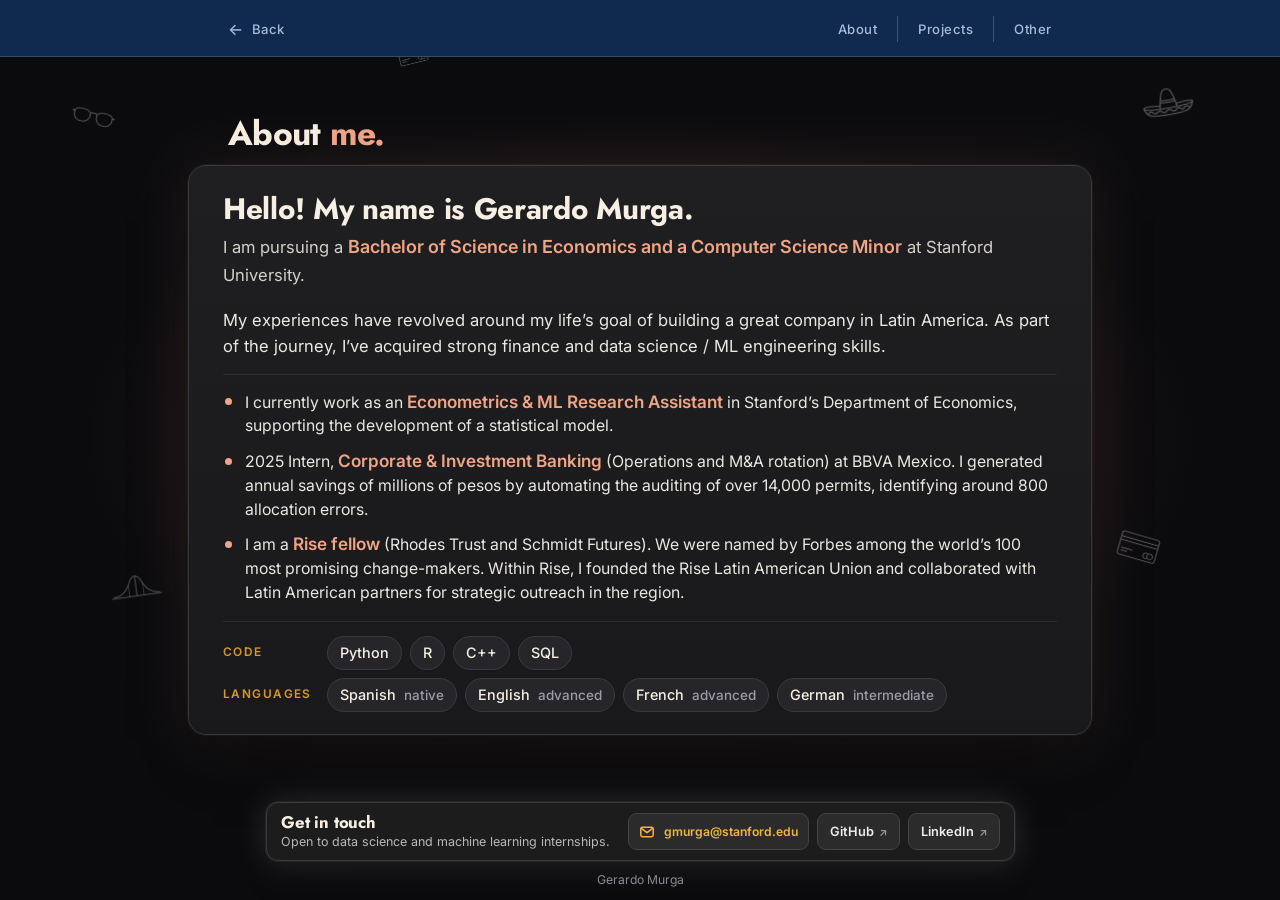
==== commit 5217d236: "edit nfl writeup doodles" ====
--- a/tabs/about.html
+++ b/tabs/about.html
@@ -8,20 +8,20 @@
 <link rel="preconnect" href="https://fonts.googleapis.com">
 <link rel="preconnect" href="https://fonts.gstatic.com" crossorigin>
 <link href="https://fonts.googleapis.com/css2?family=Source+Serif+4:opsz,wght@8..60,400;8..60,600&family=Inter:wght@400;500;600&family=Jost:wght@600;700&display=swap" rel="stylesheet">
-<link rel="stylesheet" href="../style.css?v=40">
+<link rel="stylesheet" href="../style.css?v=42">
 <script>document.documentElement.classList.add("has-js");</script>
 </head>
 <body class="doc-dark page-projects page-about">
 
 <div class="works-deco" aria-hidden="true">
-    <img src="../assets/glasses.png"     alt="" style="left:4%;  top:10%; width:84px;  transform:rotate(14deg)">
-    <img src="../assets/mariachiHat.png" alt="" style="right:5%; top:8%;  width:96px;  transform:rotate(-10deg)">
-    <img src="../assets/normal.png"      alt="" style="left:7%;  top:62%; width:92px;  transform:rotate(-8deg)">
-    <img src="../assets/creditCard.png"  alt="" style="right:8%; top:58%; width:80px;  transform:rotate(16deg)">
-    <img src="../assets/glasses.png"     alt="" style="left:22%; top:88%; width:60px;  transform:rotate(-18deg)">
-    <img src="../assets/mariachiHat.png" alt="" style="right:24%;top:90%; width:66px;  transform:rotate(9deg)">
-    <img src="../assets/creditCard.png"  alt="" style="left:30%; top:4%;  width:58px;  transform:rotate(-14deg)">
-    <img src="../assets/normal.png"      alt="" style="right:30%;top:2%;  width:64px;  transform:rotate(11deg)">
+    <img src="../assets/doodles/glasses.png"     alt="" style="left:4%;  top:10%; width:84px;  transform:rotate(14deg)">
+    <img src="../assets/doodles/mariachiHat.png" alt="" style="right:5%; top:8%;  width:96px;  transform:rotate(-10deg)">
+    <img src="../assets/doodles/normal.png"      alt="" style="left:7%;  top:62%; width:92px;  transform:rotate(-8deg)">
+    <img src="../assets/doodles/creditCard.png"  alt="" style="right:8%; top:58%; width:80px;  transform:rotate(16deg)">
+    <img src="../assets/doodles/glasses.png"     alt="" style="left:22%; top:88%; width:60px;  transform:rotate(-18deg)">
+    <img src="../assets/doodles/mariachiHat.png" alt="" style="right:24%;top:90%; width:66px;  transform:rotate(9deg)">
+    <img src="../assets/doodles/creditCard.png"  alt="" style="left:30%; top:4%;  width:58px;  transform:rotate(-14deg)">
+    <img src="../assets/doodles/normal.png"      alt="" style="right:30%;top:2%;  width:64px;  transform:rotate(11deg)">
   </div>
 
 
--- a/style.css
+++ b/style.css
@@ -1416,3 +1416,17 @@
     .contact-btn:not(.contact-btn--email) { padding: 8px 4px; font-size: 0.8rem; }
     .contact-btn:not(.contact-btn--email) span[aria-hidden] { display: none; }
   }
+
+  /* project cards: the role, highlighted as a small gold badge */
+  .work-role {
+    display: inline-block; padding: 2px 9px; margin-right: 2px; border-radius: 999px;
+    background: rgba(241, 181, 58, 0.16); border: 1px solid rgba(241, 181, 58, 0.55);
+    color: #f1b53a; font-weight: 700; font-size: 0.95em; letter-spacing: 0.02em;
+  }
+
+  /* write-up pages: the same drifting doodle layer as the home page, behind the content and only in the
+     margins (they are placed near the screen edges), hidden where the margins get too narrow */
+  .doc-dark .page-deco { position: fixed; inset: 0; z-index: 0; opacity: 0.55; }
+  .doc-dark .doc, .doc-dark .wrap, .doc-dark footer { position: relative; z-index: 1; }
+  @media (max-width: 1100px) { .doc-dark .page-deco img:nth-child(odd) { display: none; } }
+  @media (max-width: 760px) { .doc-dark .page-deco { display: none; } }
